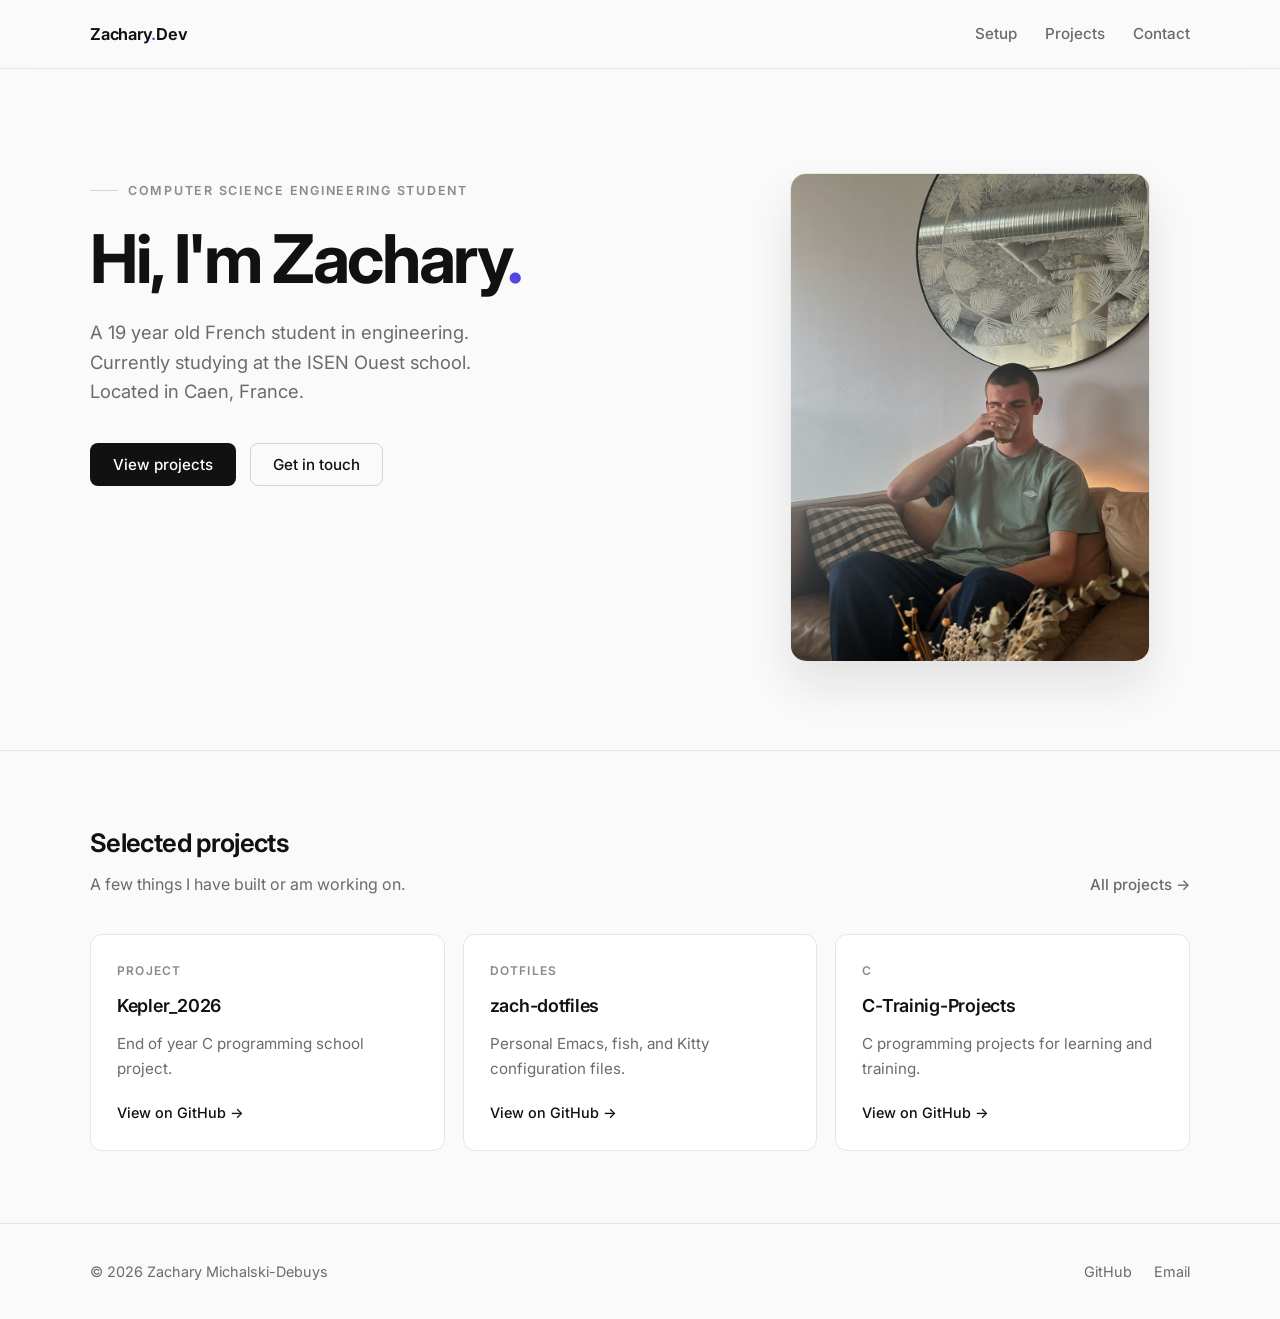
==== index.html @ 21d4f0cc "v1" ====
<!DOCTYPE html>
<html lang="en">
<head>
  <meta charset="UTF-8">
  <meta name="viewport" content=
  "width=device-width, initial-scale=1.0">
  <title>Zachary Michalski-Debuys</title>
  <link rel="preconnect" href="https://fonts.googleapis.com">
  <link rel="preconnect" href="https://fonts.gstatic.com"
  crossorigin="">
  <link href=
  "https://fonts.googleapis.com/css2?family=Inter:wght@400;500;600;700&amp;display=swap"
  rel="stylesheet">
  <link rel="stylesheet" href="css/style.css">
  <link rel="icon" type="image/svg+xml" href="files/icon.svg">
</head>
<body>
  <header class="site-header">
    <div class="container header-inner">
      <a class="logo" href="index.html">Zachary<span>.</span>Dev</a>
      <nav>
        <ul class="nav-list">
          <li>
            <a href="setup.html">Setup</a>
          </li>
          <li>
            <a href="projects/index.html">Projects</a>
          </li>
          <li>
            <a href="contact.html">Contact</a>
          </li>
        </ul>
      </nav>
    </div>
  </header>
  <main>
    <section class="hero">
      <div class="container hero-grid">
        <div class="hero-copy">
          <p class="eyebrow">Computer science engineering student</p>
          <h1 class="hero-title">Hi, I'm Zachary<span class=
          "accent">.</span></h1>
          <p class="hero-text">A 19 year old French student in
          engineering.<br>
          Currently studying at the ISEN Ouest school.<br>
          Located in Caen, France.</p>
          <div class="hero-actions">
            <a class="button button-primary" href=
            "projects/index.html">View projects</a> <a class=
            "button button-secondary" href="contact.html">Get in
            touch</a>
          </div>
        </div>
        <div class="hero-media">
          <img class="hero-photo" src="files/zach.jpg"
          alt="Portrait of Zachary Michalski-Debuys">
        </div>
      </div>
    </section>
    <section class="section">
      <div class="container">
        <div class="section-header">
          <div>
            <h2 class="section-title">Selected projects</h2>
            <p class="section-subtitle">A few things I have built
            or am working on.</p>
          </div><a class="text-link" href="projects/index.html">All
          projects →</a>
        </div>
        <div class="grid">
          <a class="card" href=
          "https://github.com/Zachmd14/Kepler_2026" target="_blank"
          rel="noopener">
          <p class="card-tag">Project</p>
          <h3 class="card-title">Kepler_2026</h3>
          <p class="card-text">End of year C programming school
          project.</p><span class="card-link">View on GitHub
          →</span></a> <a class="card" href=
          "https://github.com/Zachmd14/zach-dotfiles" target=
          "_blank" rel="noopener">
          <p class="card-tag">Dotfiles</p>
          <h3 class="card-title">zach-dotfiles</h3>
          <p class="card-text">Personal Emacs, fish, and Kitty
          configuration files.</p><span class="card-link">View on
          GitHub →</span></a> <a class="card" href=
          "https://github.com/Zachmd14/C-Trainig-Projects" target=
          "_blank" rel="noopener">
          <p class="card-tag">C</p>
          <h3 class="card-title">C-Trainig-Projects</h3>
          <p class="card-text">C programming projects for learning
          and training.</p><span class="card-link">View on GitHub
          →</span></a>
        </div>
      </div>
    </section>
  </main>
  <footer class="site-footer">
    <div class="container footer-inner">
      <p>© 2026 Zachary Michalski-Debuys</p>
      <nav>
        <ul class="footer-nav">
          <li>
            <a href="https://github.com/Zachmd14">GitHub</a>
          </li>
          <li>
            <a href="mailto:zacharymd14@gmail.com">Email</a>
          </li>
        </ul>
      </nav>
    </div>
  </footer>
</body>
</html>
---- css/style.css ----
* {
  margin: 0;
  padding: 0;
  box-sizing: border-box;
}

:root {
  --bg: #fafafa;
  --surface: #ffffff;
  --text: #111111;
  --muted: #6b6b6b;
  --faint: #8a8a8a;
  --border: #e6e6e6;
  --border-strong: #d4d4d4;
  --accent: #4f46e5;
  --radius: 12px;
  --container: 1100px;
  --transition: 0.16s ease;
}

html {
  scroll-behavior: smooth;
}

body {
  font-family: "Inter", -apple-system, BlinkMacSystemFont, "Segoe UI", Roboto, "Helvetica Neue", Arial, sans-serif;
  background-color: var(--bg);
  color: var(--text);
  line-height: 1.6;
  -webkit-font-smoothing: antialiased;
  text-rendering: optimizeLegibility;
}

a {
  color: inherit;
  text-decoration: none;
}

ul {
  list-style: none;
}

::selection {
  background: var(--accent);
  color: #ffffff;
}

:focus-visible {
  outline: 2px solid var(--accent);
  outline-offset: 3px;
  border-radius: 4px;
}

.container {
  width: min(var(--container), 100% - 48px);
  margin-inline: auto;
}

.site-header {
  position: sticky;
  top: 0;
  z-index: 50;
  background: rgba(250, 250, 250, 0.86);
  backdrop-filter: blur(12px);
  -webkit-backdrop-filter: blur(12px);
  border-bottom: 1px solid var(--border);
}

.header-inner {
  display: flex;
  align-items: center;
  justify-content: space-between;
  gap: 24px;
  min-height: 68px;
  padding: 10px 0;
  flex-wrap: wrap;
}

.logo {
  font-size: 1.02rem;
  font-weight: 650;
  letter-spacing: -0.015em;
}

.logo span {
  color: var(--accent);
}

.nav-list {
  display: flex;
  align-items: center;
  gap: 28px;
}

.nav-list a {
  font-size: 0.95rem;
  font-weight: 500;
  color: var(--muted);
  transition: color var(--transition);
}

.nav-list a:hover {
  color: var(--text);
}

.nav-list a.active {
  color: var(--text);
}

.hero {
  padding: 104px 0 88px;
}

.hero-grid {
  display: grid;
  grid-template-columns: minmax(0, 1.15fr) minmax(0, 0.85fr);
  gap: 64px;
  align-items: start;
}

.hero-media {
  display: flex;
  justify-content: center;
}

.hero-photo {
  width: min(100%, 360px);
  aspect-ratio: 441 / 599;
  object-fit: cover;
  border-radius: 16px;
  border: 1px solid var(--border);
  box-shadow: 0 24px 48px rgba(17, 17, 17, 0.1);
}

.eyebrow {
  display: inline-flex;
  align-items: center;
  gap: 10px;
  font-size: 0.78rem;
  font-weight: 600;
  letter-spacing: 0.14em;
  text-transform: uppercase;
  color: var(--faint);
}

.eyebrow::before {
  content: "";
  width: 28px;
  height: 1px;
  background: var(--border-strong);
}

.hero-title {
  margin-top: 24px;
  font-size: clamp(2.6rem, 6vw, 4.2rem);
  font-weight: 700;
  line-height: 1.04;
  letter-spacing: -0.035em;
  max-width: 14ch;
}

.hero-title .accent {
  color: var(--accent);
}

.hero-text {
  margin-top: 24px;
  max-width: 620px;
  font-size: 1.15rem;
  color: var(--muted);
}

.hero-actions {
  margin-top: 36px;
  display: flex;
  flex-wrap: wrap;
  gap: 14px;
}

.button {
  display: inline-flex;
  align-items: center;
  gap: 8px;
  padding: 13px 22px;
  border-radius: 8px;
  font-size: 0.95rem;
  font-weight: 500;
  line-height: 1;
  border: 1px solid transparent;
  transition: transform var(--transition), background-color var(--transition), border-color var(--transition), color var(--transition);
}

.button-primary {
  background: var(--text);
  color: #ffffff;
}

.button-primary:hover {
  background: #2b2b2b;
  transform: translateY(-1px);
}

.button-secondary {
  border-color: var(--border-strong);
  color: var(--text);
}

.button-secondary:hover {
  border-color: var(--text);
  transform: translateY(-1px);
}

.section {
  padding: 72px 0;
  border-top: 1px solid var(--border);
}

.section-header {
  display: flex;
  align-items: flex-end;
  justify-content: space-between;
  gap: 20px;
  flex-wrap: wrap;
  margin-bottom: 36px;
}

.section-title {
  font-size: 1.6rem;
  font-weight: 650;
  letter-spacing: -0.025em;
}

.section-subtitle {
  margin-top: 8px;
  color: var(--muted);
  max-width: 560px;
}

.text-link {
  color: var(--muted);
  font-size: 0.95rem;
  font-weight: 500;
  transition: color var(--transition);
}

.text-link:hover {
  color: var(--text);
}

.grid {
  display: grid;
  grid-template-columns: repeat(auto-fill, minmax(280px, 1fr));
  gap: 18px;
}

.card {
  display: flex;
  flex-direction: column;
  gap: 12px;
  padding: 26px;
  background: var(--surface);
  border: 1px solid var(--border);
  border-radius: var(--radius);
  transition: border-color var(--transition), transform var(--transition), box-shadow var(--transition);
}

.card:hover {
  border-color: var(--border-strong);
  transform: translateY(-3px);
  box-shadow: 0 10px 30px rgba(17, 17, 17, 0.06);
}

.card-tag {
  font-size: 0.75rem;
  font-weight: 600;
  letter-spacing: 0.1em;
  text-transform: uppercase;
  color: var(--faint);
}

.card-title {
  font-size: 1.12rem;
  font-weight: 600;
  letter-spacing: -0.015em;
}

.card-text {
  color: var(--muted);
  font-size: 0.95rem;
}

.card-link {
  margin-top: auto;
  padding-top: 8px;
  font-size: 0.9rem;
  font-weight: 500;
  color: var(--text);
  transition: color var(--transition);
}

.card:hover .card-link {
  color: var(--accent);
}

.page-hero {
  padding: 88px 0 56px;
}

.page-title {
  font-size: clamp(2.2rem, 5vw, 3.4rem);
  font-weight: 700;
  letter-spacing: -0.035em;
  line-height: 1.05;
}

.page-intro {
  margin-top: 20px;
  max-width: 620px;
  font-size: 1.1rem;
  color: var(--muted);
}

.hero-shot {
  display: block;
  width: 100%;
  margin-top: 36px;
  border-radius: var(--radius);
  border: 1px solid var(--border);
  box-shadow: 0 18px 44px rgba(17, 17, 17, 0.1);
}

.setup-groups {
  display: grid;
  gap: 20px;
  padding: 0;
}

.setup-group {
  padding: 28px;
  background: var(--surface);
  border: 1px solid var(--border);
  border-radius: var(--radius);
}

.setup-group h2 {
  font-size: 1.1rem;
  font-weight: 600;
  letter-spacing: -0.015em;
  margin-bottom: 16px;
}

.setup-list {
  display: grid;
  gap: 14px;
}

.setup-list li {
  display: flex;
  align-items: center;
  gap: 14px;
  color: var(--muted);
  font-size: 0.95rem;
}

.setup-list li::before {
  content: "";
  flex-shrink: 0;
  width: 6px;
  height: 6px;
  border-radius: 50%;
  background: var(--accent);
}

.contact-list {
  display: grid;
  gap: 12px;
  max-width: 560px;
}

.contact-item {
  display: flex;
  align-items: center;
  justify-content: space-between;
  gap: 20px;
  padding: 20px 24px;
  background: var(--surface);
  border: 1px solid var(--border);
  border-radius: var(--radius);
  transition: border-color var(--transition), transform var(--transition);
}

.contact-item:hover {
  border-color: var(--border-strong);
  transform: translateY(-2px);
}

.contact-label {
  font-size: 0.8rem;
  font-weight: 600;
  letter-spacing: 0.08em;
  text-transform: uppercase;
  color: var(--faint);
}

.contact-value {
  font-size: 0.98rem;
  font-weight: 500;
  transition: color var(--transition);
}

.contact-item:hover .contact-value {
  color: var(--accent);
}

.site-footer {
  border-top: 1px solid var(--border);
  padding: 36px 0;
}

.footer-inner {
  display: flex;
  align-items: center;
  justify-content: space-between;
  gap: 16px;
  flex-wrap: wrap;
  font-size: 0.9rem;
  color: var(--muted);
}

.footer-nav {
  display: flex;
  gap: 22px;
}

.footer-nav a {
  color: var(--muted);
  transition: color var(--transition);
}

.footer-nav a:hover {
  color: var(--text);
}

@media (max-width: 640px) {
  .container {
    width: min(var(--container), 100% - 40px);
  }

  .nav-list {
    gap: 18px;
  }

  .hero {
    padding: 72px 0 64px;
  }

  .hero-grid {
    grid-template-columns: 1fr;
    gap: 40px;
  }

  .hero-media {
    justify-content: flex-start;
  }

  .hero-photo {
    max-width: 260px;
  }

  .section {
    padding: 56px 0;
  }

  .page-hero {
    padding: 64px 0 44px;
  }
}
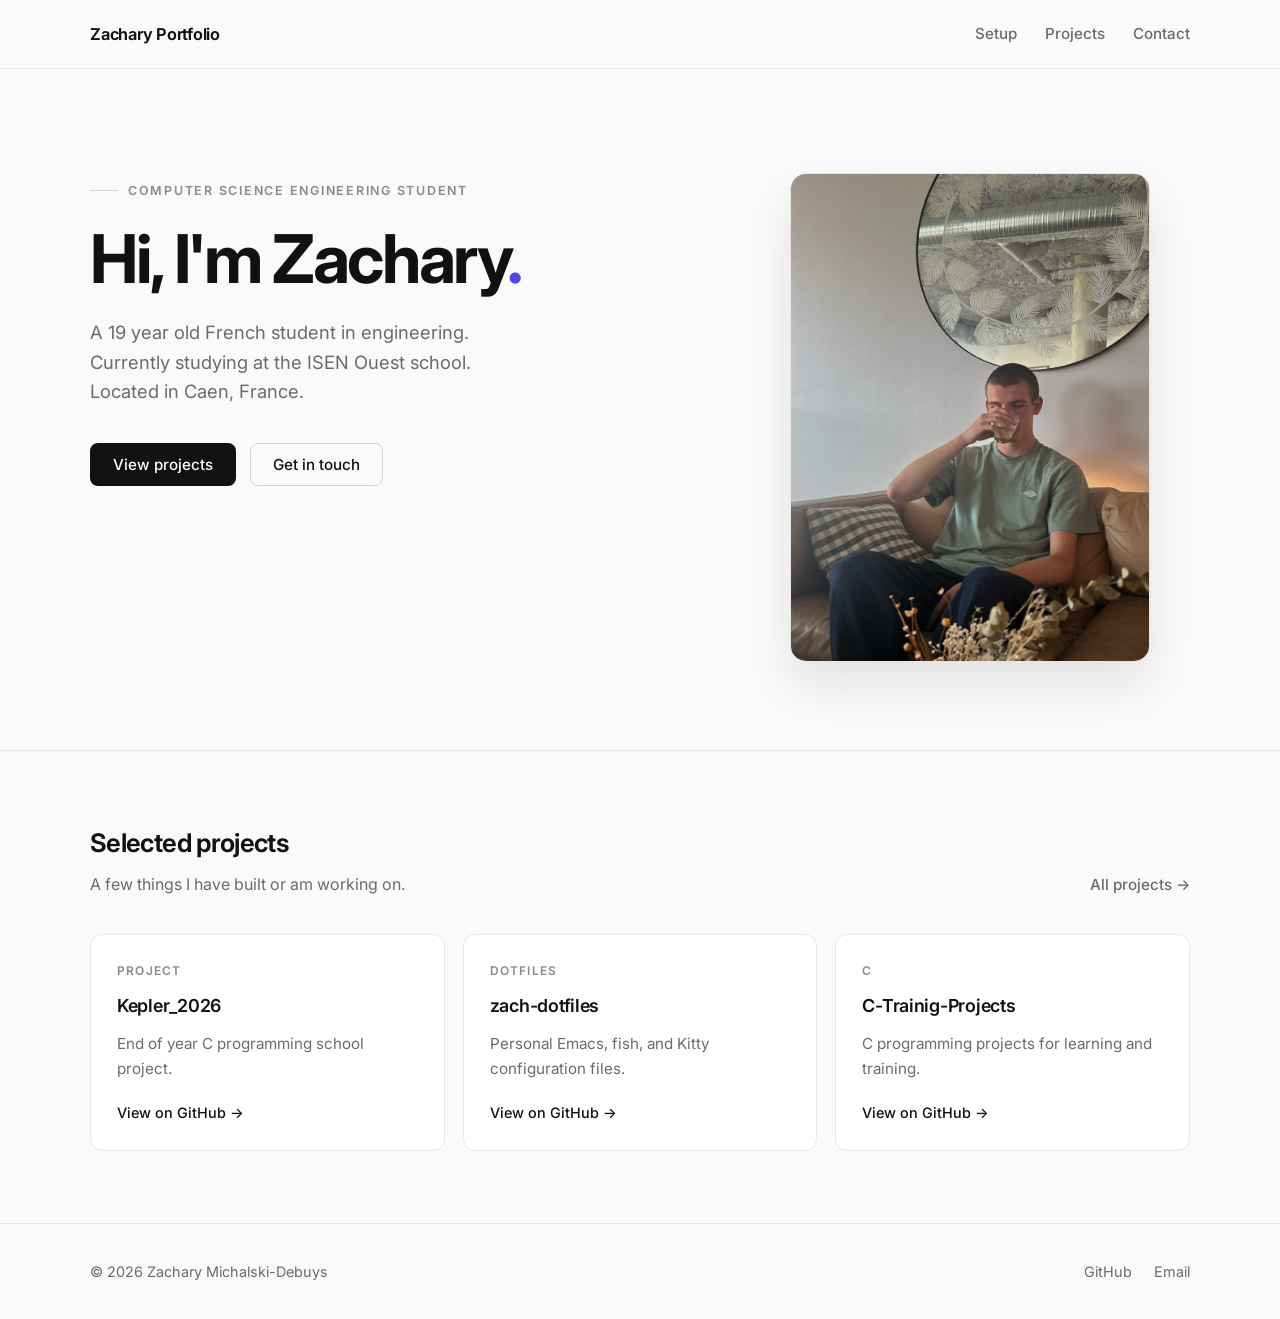
==== commit 12efda69: "Update index.html" ====
--- a/index.html
+++ b/index.html
@@ -17,7 +17,7 @@
 <body>
   <header class="site-header">
     <div class="container header-inner">
-      <a class="logo" href="index.html">Zachary<span>.</span>Dev</a>
+      <a class="logo" href="index.html">Zachary Portfolio</a>
       <nav>
         <ul class="nav-list">
           <li>
